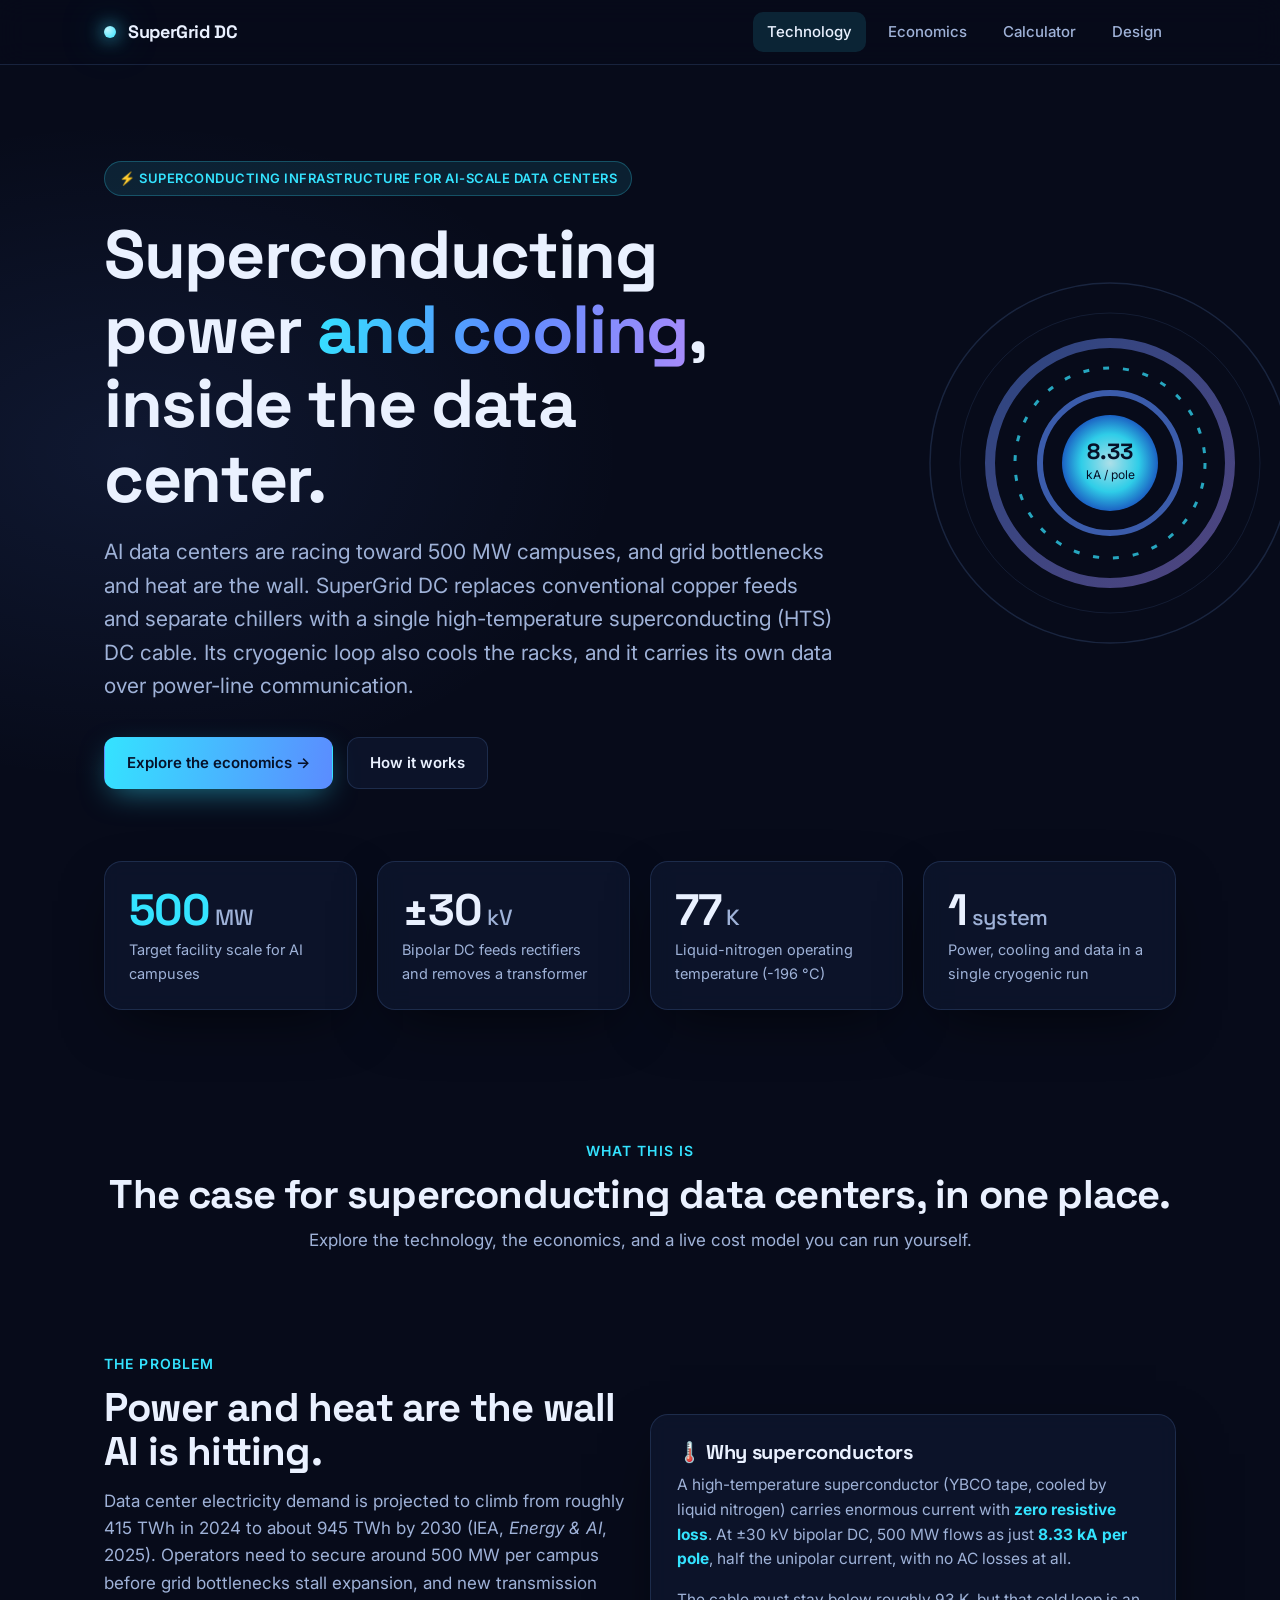
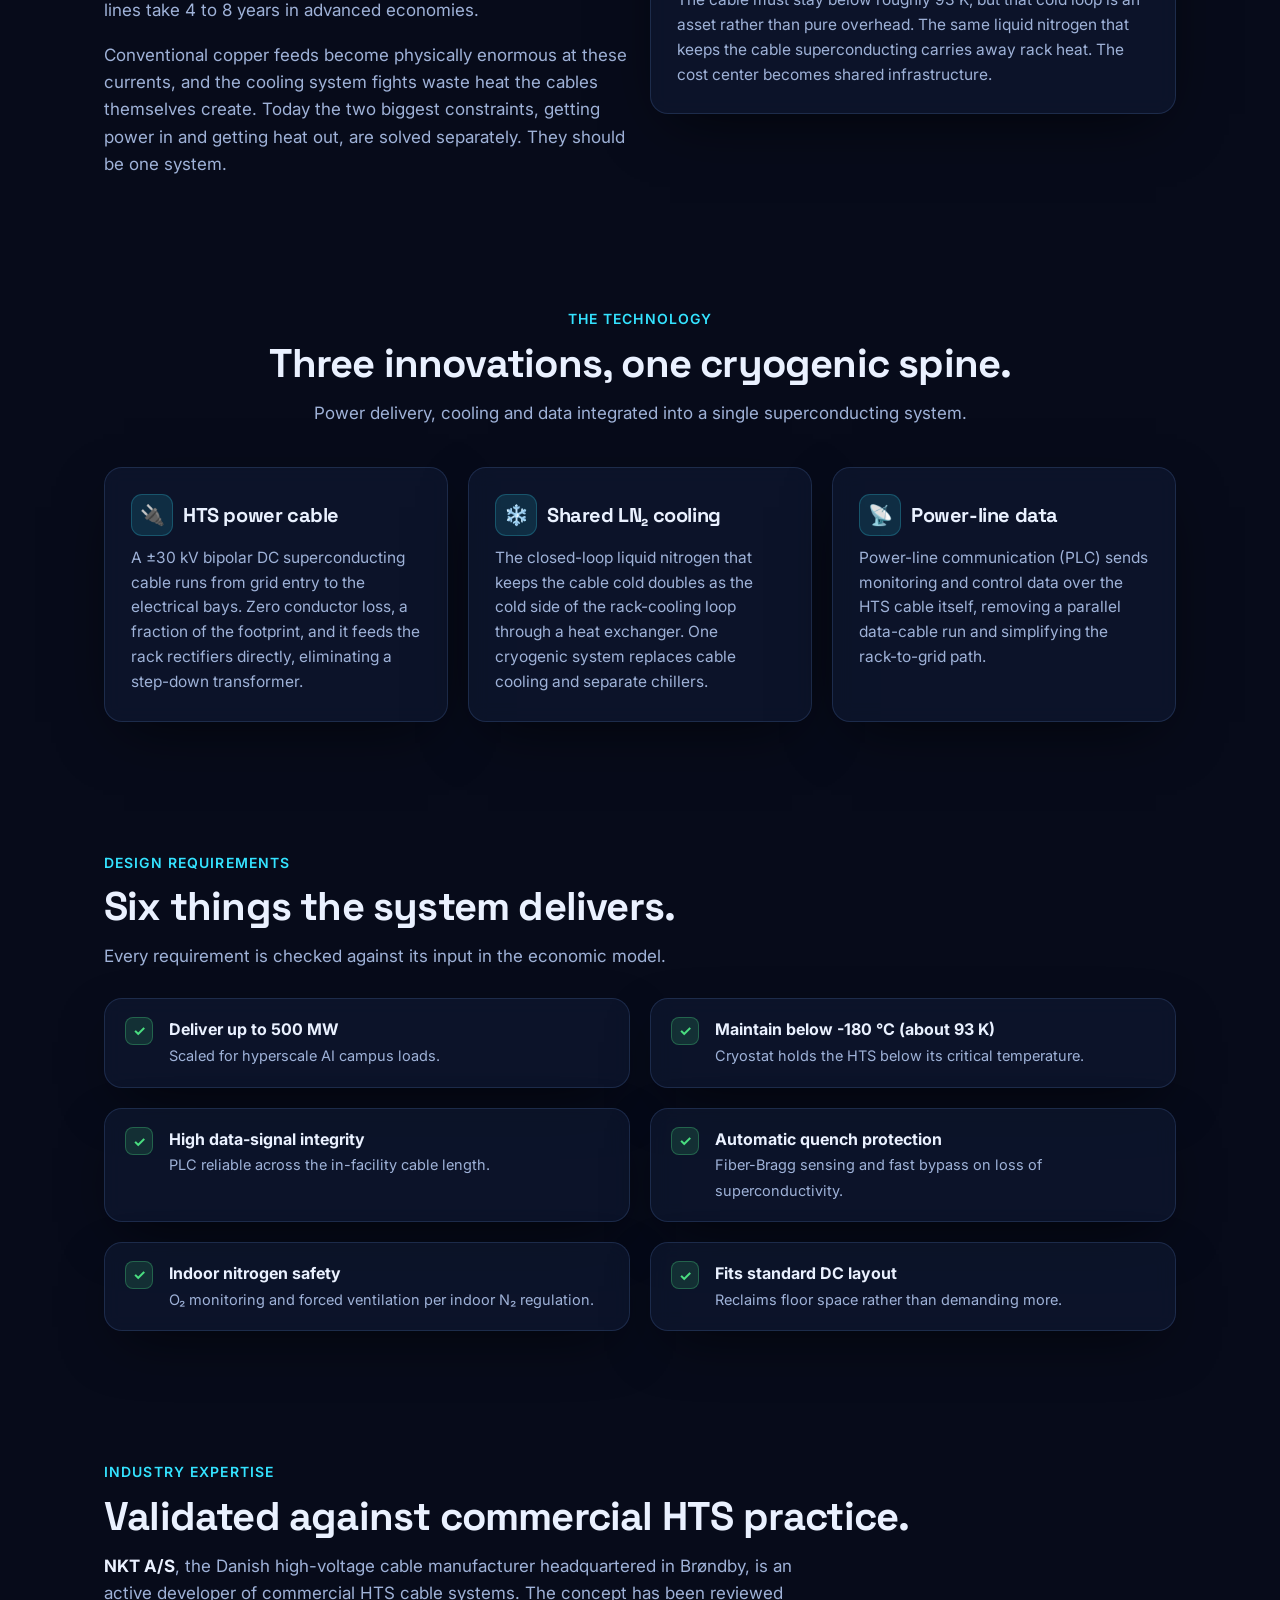
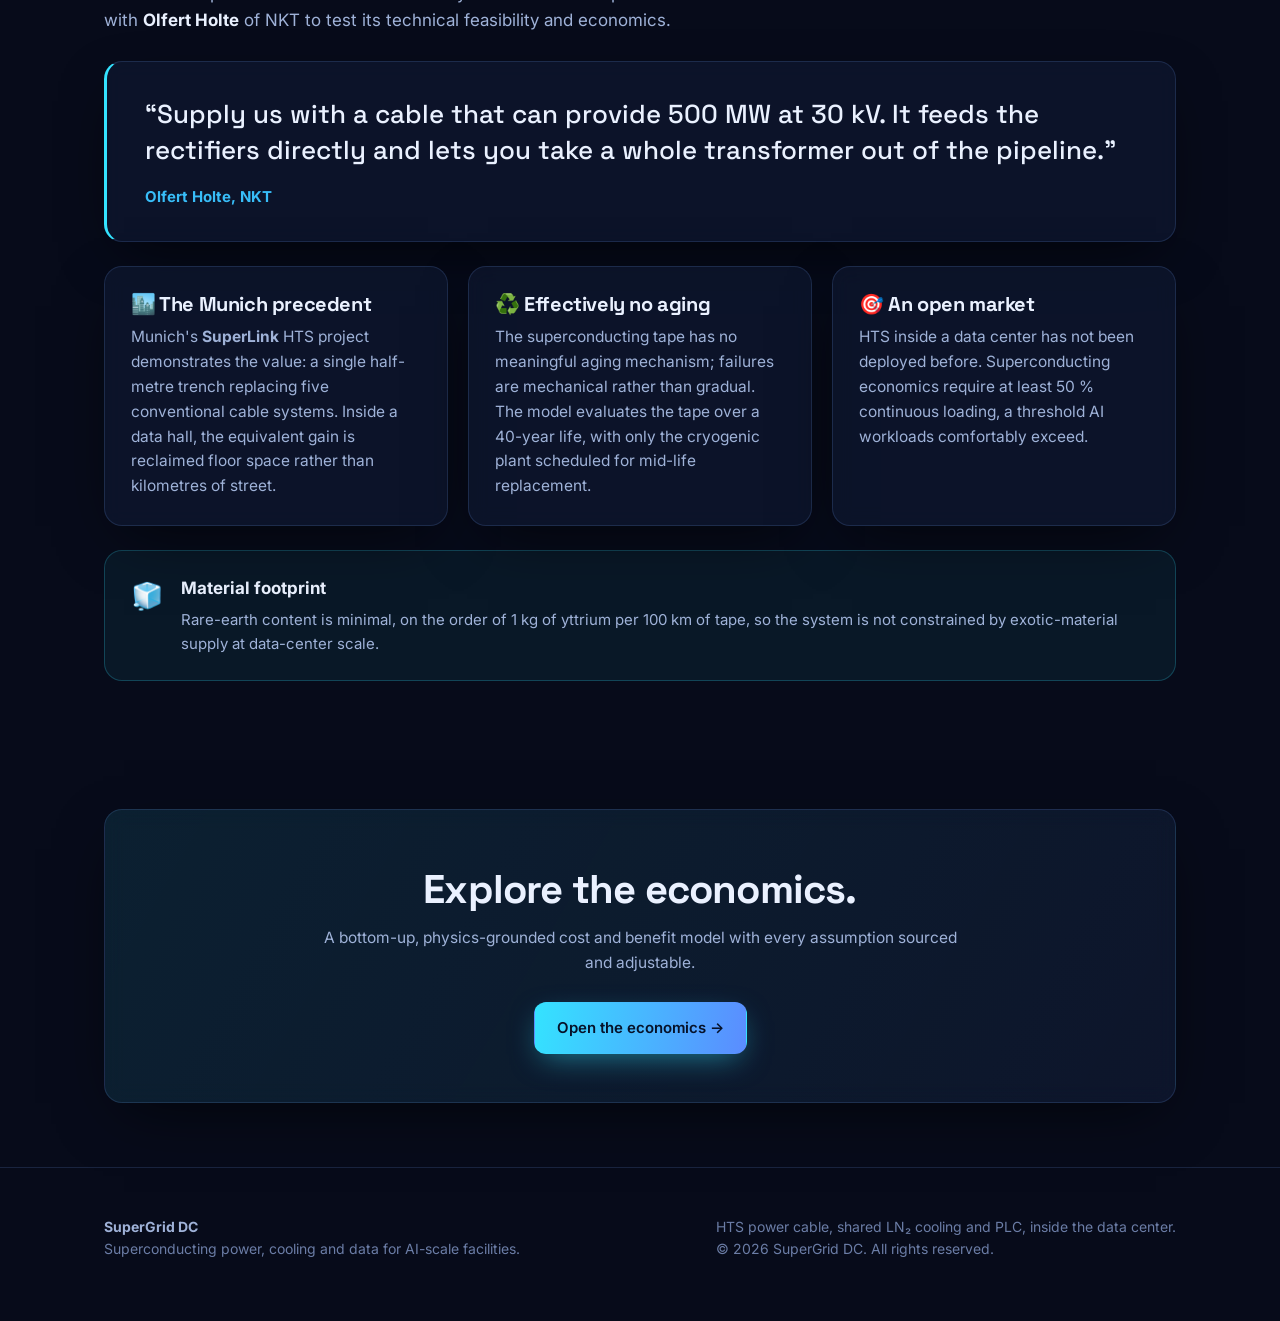
==== index.html @ 8237b886 "Initial SuperGrid DC website" ====
<!DOCTYPE html>
<html lang="en">
<head>
<meta charset="UTF-8">
<meta name="viewport" content="width=device-width, initial-scale=1.0">
<title>SuperGrid DC · Superconducting Power &amp; Cooling for Data Centers</title>
<link rel="preconnect" href="https://fonts.googleapis.com">
<link rel="preconnect" href="https://fonts.gstatic.com" crossorigin>
<link href="https://fonts.googleapis.com/css2?family=Inter:wght@400;500;600;700&family=Space+Grotesk:wght@500;600;700&display=swap" rel="stylesheet">
<link rel="stylesheet" href="styles.css">
</head>
<body>

<!-- NAV -->
<nav class="nav">
  <div class="nav-inner">
    <div class="brand"><span class="dot"></span> SuperGrid&nbsp;DC</div>
    <div class="nav-links">
      <a href="index.html" class="active">Technology</a>
      <a href="financials.html">Economics</a>
      <a href="calculator.html">Calculator</a>
      <a href="design.html">Design</a>
    </div>
  </div>
</nav>

<!-- HERO -->
<header class="hero">
  <div class="wrap">
    <span class="tag">⚡ Superconducting infrastructure for AI-scale data centers</span>
    <h1>Superconducting power <span class="grad">and cooling</span>, inside the data center.</h1>
    <p class="lead">
      AI data centers are racing toward 500&nbsp;MW campuses, and grid bottlenecks and heat are the wall.
      SuperGrid&nbsp;DC replaces conventional copper feeds and separate chillers with a single high-temperature
      superconducting (HTS) DC cable. Its cryogenic loop also cools the racks, and it carries its own data
      over power-line communication.
    </p>
    <div class="hero-cta">
      <a class="btn btn-primary" href="financials.html">Explore the economics →</a>
      <a class="btn btn-ghost" href="#concept">How it works</a>
    </div>
  </div>

  <!-- animated cable cross-section -->
  <svg class="cable-graphic" width="420" height="420" viewBox="0 0 420 420" fill="none">
    <defs>
      <radialGradient id="core" cx="50%" cy="50%" r="50%">
        <stop offset="0%" stop-color="#bff6ff"/><stop offset="60%" stop-color="#34e3ff"/><stop offset="100%" stop-color="#1e6bd6"/>
      </radialGradient>
      <linearGradient id="ring" x1="0" y1="0" x2="1" y2="1">
        <stop offset="0%" stop-color="#5b8cff"/><stop offset="100%" stop-color="#a78bfa"/>
      </linearGradient>
    </defs>
    <circle cx="210" cy="210" r="180" stroke="rgba(120,170,255,0.18)" stroke-width="1.5"/>
    <circle cx="210" cy="210" r="150" stroke="rgba(120,170,255,0.12)" stroke-width="1"/>
    <circle cx="210" cy="210" r="120" stroke="url(#ring)" stroke-width="10" opacity="0.5"/>
    <circle class="flow" cx="210" cy="210" r="95" stroke="#34e3ff" stroke-width="3" opacity="0.8"/>
    <circle cx="210" cy="210" r="70" stroke="#5b8cff" stroke-width="6" opacity="0.7"/>
    <circle cx="210" cy="210" r="48" fill="url(#core)"/>
    <text x="210" y="206" text-anchor="middle" font-family="Space Grotesk" font-size="22" font-weight="700" fill="#06122a">8.33</text>
    <text x="210" y="226" text-anchor="middle" font-family="Inter" font-size="12" fill="#06122a">kA / pole</text>
  </svg>
</header>

<!-- STATS -->
<section style="padding-top:0">
  <div class="wrap">
    <div class="grid grid-4">
      <div class="glass stat reveal"><div class="stat-num stat-cyan">500<small> MW</small></div><div class="stat-label">Target facility scale for AI campuses</div></div>
      <div class="glass stat reveal"><div class="stat-num">±30<small> kV</small></div><div class="stat-label">Bipolar DC feeds rectifiers and removes a transformer</div></div>
      <div class="glass stat reveal"><div class="stat-num">77<small> K</small></div><div class="stat-label">Liquid-nitrogen operating temperature (-196 °C)</div></div>
      <div class="glass stat reveal"><div class="stat-num">1<small> system</small></div><div class="stat-label">Power, cooling and data in a single cryogenic run</div></div>
    </div>
  </div>
</section>

<!-- INTRODUCTION -->
<section id="intro" style="padding-bottom:32px">
  <div class="wrap">
    <div class="reveal" style="text-align:center">
      <span class="eyebrow">What this is</span>
      <h2 class="sec-title" style="margin-bottom:10px">The case for superconducting data centers, in one place.</h2>
      <p class="sec-sub" style="margin:0 auto">
        Explore the technology, the economics, and a live cost model you can run yourself.
      </p>
    </div>
  </div>
</section>

<!-- PROBLEM -->
<section id="problem">
  <div class="wrap">
    <div class="grid grid-2" style="align-items:center">
      <div class="reveal">
        <span class="eyebrow">The problem</span>
        <h2 class="sec-title">Power and heat are the wall AI is hitting.</h2>
        <p class="sec-sub" style="margin-bottom:18px">
          Data center electricity demand is projected to climb from roughly 415&nbsp;TWh in 2024 to about
          945&nbsp;TWh by 2030 (IEA, <em>Energy &amp; AI</em>, 2025). Operators need to secure around 500&nbsp;MW per
          campus before grid bottlenecks stall expansion, and new transmission lines take 4 to 8 years in advanced
          economies.
        </p>
        <p class="sec-sub">
          Conventional copper feeds become physically enormous at these currents, and the cooling system fights
          waste heat the cables themselves create. Today the two biggest constraints, getting power in and getting
          heat out, are solved separately. They should be one system.
        </p>
      </div>
      <div class="glass card reveal">
        <h3>🌡️ Why superconductors</h3>
        <p style="margin-bottom:16px">A high-temperature superconductor (YBCO tape, cooled by liquid nitrogen) carries enormous current with
          <b style="color:var(--cyan)">zero resistive loss</b>. At ±30&nbsp;kV bipolar DC, 500&nbsp;MW flows as just
          <b style="color:var(--cyan)">8.33&nbsp;kA per pole</b>, half the unipolar current, with no AC losses at all.</p>
        <p>The cable must stay below roughly 93&nbsp;K, but that cold loop is an asset rather than pure overhead.
          The same liquid nitrogen that keeps the cable superconducting carries away rack heat. The cost center
          becomes shared infrastructure.</p>
      </div>
    </div>
  </div>
</section>

<!-- CONCEPT -->
<section id="concept">
  <div class="wrap">
    <div class="reveal" style="text-align:center; margin-bottom:40px">
      <span class="eyebrow">The technology</span>
      <h2 class="sec-title">Three innovations, one cryogenic spine.</h2>
      <p class="sec-sub" style="margin:0 auto">Power delivery, cooling and data integrated into a single superconducting system.</p>
    </div>
    <div class="grid grid-3">
      <div class="glass card reveal">
        <h3><span class="ico">🔌</span> HTS power cable</h3>
        <p>A ±30&nbsp;kV bipolar DC superconducting cable runs from grid entry to the electrical bays. Zero conductor
          loss, a fraction of the footprint, and it feeds the rack rectifiers directly, eliminating a step-down transformer.</p>
      </div>
      <div class="glass card reveal">
        <h3><span class="ico">❄️</span> Shared LN₂ cooling</h3>
        <p>The closed-loop liquid nitrogen that keeps the cable cold doubles as the cold side of the rack-cooling loop
          through a heat exchanger. One cryogenic system replaces cable cooling and separate chillers.</p>
      </div>
      <div class="glass card reveal">
        <h3><span class="ico">📡</span> Power-line data</h3>
        <p>Power-line communication (PLC) sends monitoring and control data over the HTS cable itself,
          removing a parallel data-cable run and simplifying the rack-to-grid path.</p>
      </div>
    </div>
  </div>
</section>

<!-- REQUIREMENTS -->
<section id="requirements">
  <div class="wrap">
    <span class="eyebrow">Design requirements</span>
    <h2 class="sec-title">Six things the system delivers.</h2>
    <p class="sec-sub" style="margin-bottom:28px">Every requirement is checked against its input in the economic model.</p>
    <div class="grid grid-2">
      <div class="glass req reveal"><span class="chk">✓</span><div><b>Deliver up to 500 MW</b><br><span>Scaled for hyperscale AI campus loads.</span></div></div>
      <div class="glass req reveal"><span class="chk">✓</span><div><b>Maintain below -180 °C (about 93 K)</b><br><span>Cryostat holds the HTS below its critical temperature.</span></div></div>
      <div class="glass req reveal"><span class="chk">✓</span><div><b>High data-signal integrity</b><br><span>PLC reliable across the in-facility cable length.</span></div></div>
      <div class="glass req reveal"><span class="chk">✓</span><div><b>Automatic quench protection</b><br><span>Fiber-Bragg sensing and fast bypass on loss of superconductivity.</span></div></div>
      <div class="glass req reveal"><span class="chk">✓</span><div><b>Indoor nitrogen safety</b><br><span>O₂ monitoring and forced ventilation per indoor N₂ regulation.</span></div></div>
      <div class="glass req reveal"><span class="chk">✓</span><div><b>Fits standard DC layout</b><br><span>Reclaims floor space rather than demanding more.</span></div></div>
    </div>
  </div>
</section>

<!-- NKT -->
<section id="nkt">
  <div class="wrap">
    <div class="reveal" style="margin-bottom:26px">
      <span class="eyebrow">Industry expertise</span>
      <h2 class="sec-title">Validated against commercial HTS practice.</h2>
      <p class="sec-sub">
        <b style="color:var(--ink)">NKT A/S</b>, the Danish high-voltage cable manufacturer headquartered in Brøndby,
        is an active developer of commercial HTS cable systems. The concept has been reviewed with
        <b style="color:var(--ink)">Olfert Holte</b> of NKT to test its technical feasibility and economics.
      </p>
    </div>

    <div class="glass quote reveal">
      “Supply us with a cable that can provide 500&nbsp;MW at 30&nbsp;kV. It feeds the rectifiers directly and lets you take a whole transformer out of the pipeline.”
      <cite><b>Olfert Holte, NKT</b></cite>
    </div>

    <div class="grid grid-3" style="margin-top:24px">
      <div class="glass card reveal">
        <h3>🏙️ The Munich precedent</h3>
        <p>Munich's <b>SuperLink</b> HTS project demonstrates the value: a single half-metre trench replacing five
          conventional cable systems. Inside a data hall, the equivalent gain is reclaimed floor space rather
          than kilometres of street.</p>
      </div>
      <div class="glass card reveal">
        <h3>♻️ Effectively no aging</h3>
        <p>The superconducting tape has no meaningful aging mechanism; failures are mechanical rather than gradual.
          The model evaluates the tape over a 40-year life, with only the cryogenic plant scheduled for
          mid-life replacement.</p>
      </div>
      <div class="glass card reveal">
        <h3>🎯 An open market</h3>
        <p>HTS inside a data center has not been deployed before. Superconducting economics require at least 50&nbsp;%
          continuous loading, a threshold AI workloads comfortably exceed.</p>
      </div>
    </div>

    <div class="callout cool reveal" style="margin-top:24px">
      <span class="ci">🧊</span>
      <div>
        <h4>Material footprint</h4>
        <p>Rare-earth content is minimal, on the order of 1&nbsp;kg of yttrium per 100&nbsp;km of tape,
          so the system is not constrained by exotic-material supply at data-center scale.</p>
      </div>
    </div>
  </div>
</section>

<!-- CTA -->
<section>
  <div class="wrap">
    <div class="glass card reveal" style="text-align:center; padding:48px 30px;
      background:linear-gradient(120deg, rgba(52,227,255,0.10), rgba(91,140,255,0.08));">
      <h2 class="sec-title">Explore the economics.</h2>
      <p class="sec-sub" style="margin:0 auto 26px">
        A bottom-up, physics-grounded cost and benefit model with every assumption sourced and adjustable.
      </p>
      <a class="btn btn-primary" href="financials.html">Open the economics →</a>
    </div>
  </div>
</section>

<footer>
  <div class="wrap footer-grid">
    <div><b>SuperGrid DC</b><br>Superconducting power, cooling and data for AI-scale facilities.</div>
    <div>HTS power cable, shared LN₂ cooling and PLC, inside the data center.<br>
      © 2026 SuperGrid DC. All rights reserved.</div>
  </div>
</footer>

<script>
  const obs = new IntersectionObserver((entries) => {
    entries.forEach((e, i) => { if (e.isIntersecting) { setTimeout(()=>e.target.classList.add('in'), (i%4)*70); obs.unobserve(e.target);} });
  }, { threshold: 0.12 });
  document.querySelectorAll('.reveal').forEach(el => obs.observe(el));
</script>
</body>
</html>
---- styles.css ----
/* ============================================================
   HTS Data Center — project site
   Cryogenic theme: deep navy, electric cyan, frost glass
   ============================================================ */

:root {
  --bg:        #070b1a;
  --bg-2:      #0b1228;
  --panel:     rgba(18, 28, 56, 0.55);
  --panel-2:   rgba(13, 21, 44, 0.7);
  --border:    rgba(120, 170, 255, 0.16);
  --ink:       #eaf1ff;
  --ink-dim:   #9fb2d8;
  --ink-faint: #6b7da6;
  --cyan:      #34e3ff;
  --cyan-2:    #38bdf8;
  --blue:      #5b8cff;
  --violet:    #a78bfa;
  --warm:      #ffd66b;
  --good:      #4ade80;
  --bad:       #fb7185;
  --maxw:      1120px;
  --radius:    18px;
  --shadow:    0 20px 60px -20px rgba(0, 0, 0, 0.7);
}

* { box-sizing: border-box; margin: 0; padding: 0; }

html { scroll-behavior: smooth; }

body {
  font-family: 'Inter', -apple-system, BlinkMacSystemFont, 'Segoe UI', sans-serif;
  background:
    radial-gradient(1200px 700px at 75% -10%, rgba(52, 227, 255, 0.10), transparent 60%),
    radial-gradient(900px 600px at 10% 10%, rgba(91, 140, 255, 0.10), transparent 55%),
    var(--bg);
  color: var(--ink);
  line-height: 1.6;
  -webkit-font-smoothing: antialiased;
  overflow-x: hidden;
}

h1, h2, h3, .brand, .stat-num {
  font-family: 'Space Grotesk', 'Inter', sans-serif;
  letter-spacing: -0.02em;
  line-height: 1.1;
}

a { color: var(--cyan-2); text-decoration: none; }
a:hover { color: var(--cyan); }

.wrap { max-width: var(--maxw); margin: 0 auto; padding: 0 24px; }

/* ---------- Nav ---------- */
.nav {
  position: sticky; top: 0; z-index: 50;
  backdrop-filter: blur(14px);
  background: rgba(7, 11, 26, 0.72);
  border-bottom: 1px solid var(--border);
}
.nav-inner {
  display: flex; align-items: center; justify-content: space-between;
  height: 64px; max-width: var(--maxw); margin: 0 auto; padding: 0 24px;
}
.brand { display: flex; align-items: center; gap: 12px; font-weight: 700; font-size: 18px; color: var(--ink); }
.brand .dot {
  width: 12px; height: 12px; border-radius: 50%;
  background: radial-gradient(circle at 30% 30%, #bff6ff, var(--cyan));
  box-shadow: 0 0 18px var(--cyan), 0 0 40px rgba(52,227,255,0.5);
  animation: pulse 2.4s ease-in-out infinite;
}
@keyframes pulse { 0%,100%{transform:scale(1);opacity:1} 50%{transform:scale(1.25);opacity:.7} }
.nav-links { display: flex; gap: 8px; align-items: center; }
.nav-links a {
  color: var(--ink-dim); font-weight: 500; font-size: 15px;
  padding: 8px 14px; border-radius: 10px; transition: all .2s;
}
.nav-links a:hover { color: var(--ink); background: rgba(120,170,255,0.08); }
.nav-links a.active { color: var(--ink); background: rgba(52,227,255,0.12); }

/* ---------- Hero ---------- */
.hero { position: relative; padding: 96px 0 72px; overflow: hidden; }
.tag {
  display: inline-flex; align-items: center; gap: 8px;
  font-size: 13px; font-weight: 600; letter-spacing: .04em; text-transform: uppercase;
  color: var(--cyan); background: rgba(52,227,255,0.10);
  border: 1px solid rgba(52,227,255,0.25); padding: 6px 14px; border-radius: 999px;
}
.hero h1 { font-size: clamp(38px, 6vw, 68px); font-weight: 700; margin: 22px 0 18px; max-width: 16ch; }
.grad {
  background: linear-gradient(100deg, var(--cyan) 0%, var(--blue) 50%, var(--violet) 100%);
  -webkit-background-clip: text; background-clip: text; color: transparent;
}
.hero p.lead { font-size: clamp(17px, 2vw, 21px); color: var(--ink-dim); max-width: 56ch; }
.hero-cta { display: flex; gap: 14px; margin-top: 34px; flex-wrap: wrap; }
.btn {
  display: inline-flex; align-items: center; gap: 10px;
  font-weight: 600; font-size: 15px; padding: 13px 22px; border-radius: 12px;
  border: 1px solid transparent; cursor: pointer; transition: all .2s;
}
.btn-primary {
  background: linear-gradient(100deg, var(--cyan), var(--blue));
  color: #06122a; box-shadow: 0 10px 30px -8px rgba(52,227,255,0.5);
}
.btn-primary:hover { transform: translateY(-2px); color: #06122a; box-shadow: 0 16px 40px -8px rgba(52,227,255,0.65); }
.btn-ghost { background: var(--panel); color: var(--ink); border-color: var(--border); }
.btn-ghost:hover { border-color: rgba(120,170,255,0.4); color: var(--ink); }

/* flowing-current cable graphic */
.cable-graphic { position: absolute; right: -40px; top: 50%; transform: translateY(-50%); opacity: .9; pointer-events: none; }
@media (max-width: 900px) { .cable-graphic { display: none; } }
.flow { stroke-dasharray: 6 14; animation: dash 1.4s linear infinite; }
@keyframes dash { to { stroke-dashoffset: -40; } }

/* ---------- Sections ---------- */
section { padding: 64px 0; }
.eyebrow { color: var(--cyan); font-weight: 600; font-size: 14px; letter-spacing: .08em; text-transform: uppercase; }
.sec-title { font-size: clamp(28px, 4vw, 40px); font-weight: 700; margin: 10px 0 14px; }
.sec-sub { color: var(--ink-dim); max-width: 64ch; font-size: 17px; }

/* ---------- Cards / glass ---------- */
.glass {
  background: var(--panel); border: 1px solid var(--border);
  border-radius: var(--radius); backdrop-filter: blur(10px);
  box-shadow: var(--shadow);
}
.grid { display: grid; gap: 20px; }
.grid-2 { grid-template-columns: repeat(2, 1fr); }
.grid-3 { grid-template-columns: repeat(3, 1fr); }
.grid-4 { grid-template-columns: repeat(4, 1fr); }
@media (max-width: 860px) { .grid-3, .grid-4, .grid-2 { grid-template-columns: 1fr; } }

.card { padding: 26px; }
.card h3 { font-size: 20px; margin-bottom: 10px; display: flex; align-items: center; gap: 10px; }
.card p { color: var(--ink-dim); font-size: 15.5px; }
.card .ico {
  width: 42px; height: 42px; border-radius: 11px; flex: none;
  display: grid; place-items: center; font-size: 20px;
  background: rgba(52,227,255,0.12); border: 1px solid rgba(52,227,255,0.22);
}

/* ---------- Stats ---------- */
.stat { padding: 24px; text-align: left; }
.stat-num { font-size: clamp(30px, 4vw, 44px); font-weight: 700; color: var(--ink); }
.stat-num small { font-size: 0.5em; color: var(--ink-dim); font-weight: 500; }
.stat-label { color: var(--ink-dim); font-size: 14.5px; margin-top: 4px; }
.stat-cyan { color: var(--cyan); }

/* ---------- Requirements list ---------- */
.req { display: flex; gap: 16px; padding: 18px 20px; align-items: flex-start; }
.req .chk {
  flex: none; width: 28px; height: 28px; border-radius: 8px; display: grid; place-items: center;
  background: rgba(74,222,128,0.14); color: var(--good); border: 1px solid rgba(74,222,128,0.3);
  font-weight: 700;
}
.req b { color: var(--ink); }
.req span { color: var(--ink-dim); font-size: 14.5px; }

/* ---------- Quote ---------- */
.quote {
  padding: 34px 38px; border-left: 3px solid var(--cyan);
  font-size: clamp(19px, 2.4vw, 26px); font-family: 'Space Grotesk', sans-serif;
  color: var(--ink); font-weight: 500; line-height: 1.4;
}
.quote cite { display: block; margin-top: 18px; font-size: 15px; color: var(--ink-dim); font-style: normal; font-family: 'Inter'; }
.quote cite b { color: var(--cyan-2); }

/* ---------- Tables ---------- */
.table-wrap { overflow-x: auto; border-radius: var(--radius); }
table { width: 100%; border-collapse: collapse; font-size: 15px; }
thead th {
  text-align: left; padding: 15px 18px; color: var(--ink-dim);
  font-weight: 600; font-size: 13px; text-transform: uppercase; letter-spacing: .05em;
  border-bottom: 1px solid var(--border); background: var(--panel-2);
}
tbody td { padding: 15px 18px; border-bottom: 1px solid rgba(120,170,255,0.08); color: var(--ink-dim); }
tbody tr:hover { background: rgba(120,170,255,0.04); }
tbody td:first-child { color: var(--ink); font-weight: 500; }
.num { font-variant-numeric: tabular-nums; text-align: right; font-family: 'Space Grotesk'; }
.pos { color: var(--good); font-weight: 600; }
.neg { color: var(--bad); font-weight: 600; }
.hl { color: var(--cyan); font-weight: 700; }

/* ---------- Bars ---------- */
.bar-row { display: grid; grid-template-columns: 200px 1fr 90px; gap: 14px; align-items: center; padding: 9px 0; }
@media (max-width:680px){ .bar-row{ grid-template-columns: 120px 1fr 70px; } }
.bar-row .lbl { color: var(--ink-dim); font-size: 14px; }
.bar-track { height: 14px; background: rgba(120,170,255,0.08); border-radius: 999px; overflow: hidden; }
.bar-fill { height: 100%; border-radius: 999px; background: linear-gradient(90deg, var(--cyan), var(--blue)); }
.bar-fill.warm { background: linear-gradient(90deg, var(--warm), #ff9d54); }
.bar-fill.muted { background: linear-gradient(90deg, #43507a, #5b6aa0); }
.bar-row .val { text-align: right; font-family:'Space Grotesk'; font-weight: 600; color: var(--ink); font-size: 14px; }

/* ---------- Callout ---------- */
.callout {
  display: flex; gap: 18px; padding: 24px 26px; border-radius: var(--radius);
  background: rgba(255, 214, 107, 0.07); border: 1px solid rgba(255, 214, 107, 0.25);
}
.callout.cool { background: rgba(52,227,255,0.06); border-color: rgba(52,227,255,0.22); }
.callout .ci { font-size: 26px; flex: none; }
.callout h4 { font-size: 17px; margin-bottom: 6px; color: var(--ink); }
.callout p { color: var(--ink-dim); font-size: 15px; }

/* ---------- Footer ---------- */
footer { border-top: 1px solid var(--border); padding: 48px 0 60px; color: var(--ink-faint); font-size: 14px; }
.footer-grid { display: flex; justify-content: space-between; gap: 30px; flex-wrap: wrap; }
footer b { color: var(--ink-dim); }

/* ---------- pill ---------- */
.pill { display:inline-block; font-size:12.5px; padding:4px 11px; border-radius:999px; font-weight:600; }
.pill-good { background: rgba(74,222,128,0.14); color: var(--good); }
.pill-warn { background: rgba(255,214,107,0.14); color: var(--warm); }
.pill-blue { background: rgba(91,140,255,0.16); color: var(--blue); }

.reveal { opacity: 0; transform: translateY(22px); transition: opacity .7s ease, transform .7s ease; }
.reveal.in { opacity: 1; transform: none; }

/* ============================================================
   Interactive calculator
   ============================================================ */
.calc-grid { display: grid; grid-template-columns: 380px 1fr; gap: 28px; align-items: start; }
@media (max-width: 940px) { .calc-grid { grid-template-columns: 1fr; } }

.controls { padding: 26px; position: sticky; top: 84px; }
@media (max-width: 940px) { .controls { position: static; } }
.controls h3 { font-size: 18px; margin-bottom: 4px; }
.controls .hint { color: var(--ink-faint); font-size: 13px; margin-bottom: 20px; }

.ctrl { margin-bottom: 20px; }
.ctrl-head { display: flex; justify-content: space-between; align-items: baseline; margin-bottom: 8px; }
.ctrl-head label { font-size: 14px; color: var(--ink-dim); font-weight: 500; }
.ctrl-head .v { font-family: 'Space Grotesk'; font-weight: 600; color: var(--cyan); font-size: 15px; }

input[type=range] {
  -webkit-appearance: none; appearance: none; width: 100%; height: 6px; border-radius: 999px;
  background: rgba(120,170,255,0.14); outline: none; cursor: pointer;
}
input[type=range]::-webkit-slider-thumb {
  -webkit-appearance: none; appearance: none; width: 20px; height: 20px; border-radius: 50%;
  background: radial-gradient(circle at 30% 30%, #d6fbff, var(--cyan));
  box-shadow: 0 0 0 4px rgba(52,227,255,0.18), 0 4px 12px rgba(0,0,0,0.5); transition: transform .1s;
}
input[type=range]::-webkit-slider-thumb:hover { transform: scale(1.15); }
input[type=range]::-moz-range-thumb {
  width: 20px; height: 20px; border: none; border-radius: 50%;
  background: radial-gradient(circle at 30% 30%, #d6fbff, var(--cyan));
  box-shadow: 0 0 0 4px rgba(52,227,255,0.18);
}

/* segmented toggle */
.seg { display: flex; background: rgba(120,170,255,0.08); border-radius: 11px; padding: 4px; gap: 4px; }
.seg button {
  flex: 1; padding: 9px 8px; border: none; border-radius: 8px; background: transparent;
  color: var(--ink-dim); font-weight: 600; font-size: 13.5px; cursor: pointer;
  font-family: 'Inter'; transition: all .15s;
}
.seg button.on { background: linear-gradient(100deg, var(--cyan), var(--blue)); color: #06122a; }

.switch-row { display: flex; align-items: center; justify-content: space-between; padding: 12px 0; border-top: 1px solid var(--border); }
.switch-row .lbl { font-size: 14px; color: var(--ink-dim); }
.switch-row .lbl b { color: var(--ink); }
.toggle {
  position: relative; width: 48px; height: 27px; border-radius: 999px;
  background: rgba(120,170,255,0.16); cursor: pointer; transition: background .2s; flex: none;
}
.toggle.on { background: linear-gradient(100deg, var(--cyan), var(--blue)); }
.toggle .knob {
  position: absolute; top: 3px; left: 3px; width: 21px; height: 21px; border-radius: 50%;
  background: #fff; transition: transform .2s; box-shadow: 0 2px 6px rgba(0,0,0,0.4);
}
.toggle.on .knob { transform: translateX(21px); }

/* result cards */
.res-grid { display: grid; grid-template-columns: repeat(3, 1fr); gap: 16px; }
@media (max-width: 680px) { .res-grid { grid-template-columns: 1fr 1fr; } }
.res { padding: 20px; }
.res .rl { color: var(--ink-dim); font-size: 13px; margin-bottom: 6px; }
.res .rv { font-family: 'Space Grotesk'; font-weight: 700; font-size: 26px; color: var(--ink); line-height: 1.05; }
.res .rv small { font-size: 0.55em; color: var(--ink-dim); font-weight: 500; }
.res .rsub { font-size: 12px; color: var(--ink-faint); margin-top: 5px; }

.npv-hero { padding: 28px; text-align: center; background: linear-gradient(120deg, rgba(52,227,255,0.10), rgba(91,140,255,0.07)); }
.npv-hero .rv { font-size: clamp(40px, 7vw, 60px); }
.flash { animation: flash .5s ease; }
@keyframes flash { 0%{ background-color: rgba(52,227,255,0.18);} 100%{ background-color: transparent;} }

.split-bar { display: flex; height: 40px; border-radius: 11px; overflow: hidden; background: rgba(120,170,255,0.08); }
.split-bar .seg-hts { background: linear-gradient(90deg, var(--cyan), var(--blue)); }
.split-bar .seg-cool { background: linear-gradient(90deg, var(--warm), #ff9d54); }
.split-bar div { display: grid; place-items: center; font-size: 12px; font-weight: 700; color: #06122a; transition: width .35s ease; min-width: 0; overflow: hidden; white-space: nowrap; }

.legend { display: flex; gap: 20px; margin-top: 12px; font-size: 13px; color: var(--ink-dim); flex-wrap: wrap; }
.legend i { display: inline-block; width: 12px; height: 12px; border-radius: 3px; margin-right: 7px; vertical-align: middle; }
.req-mini { display: flex; align-items: center; gap: 10px; padding: 10px 14px; font-size: 13.5px; }
.req-mini .dot2 { width: 9px; height: 9px; border-radius: 50%; flex: none; }
.req-mini .dot2.ok { background: var(--good); box-shadow: 0 0 8px var(--good); }
.req-mini .dot2.no { background: var(--bad); box-shadow: 0 0 8px var(--bad); }
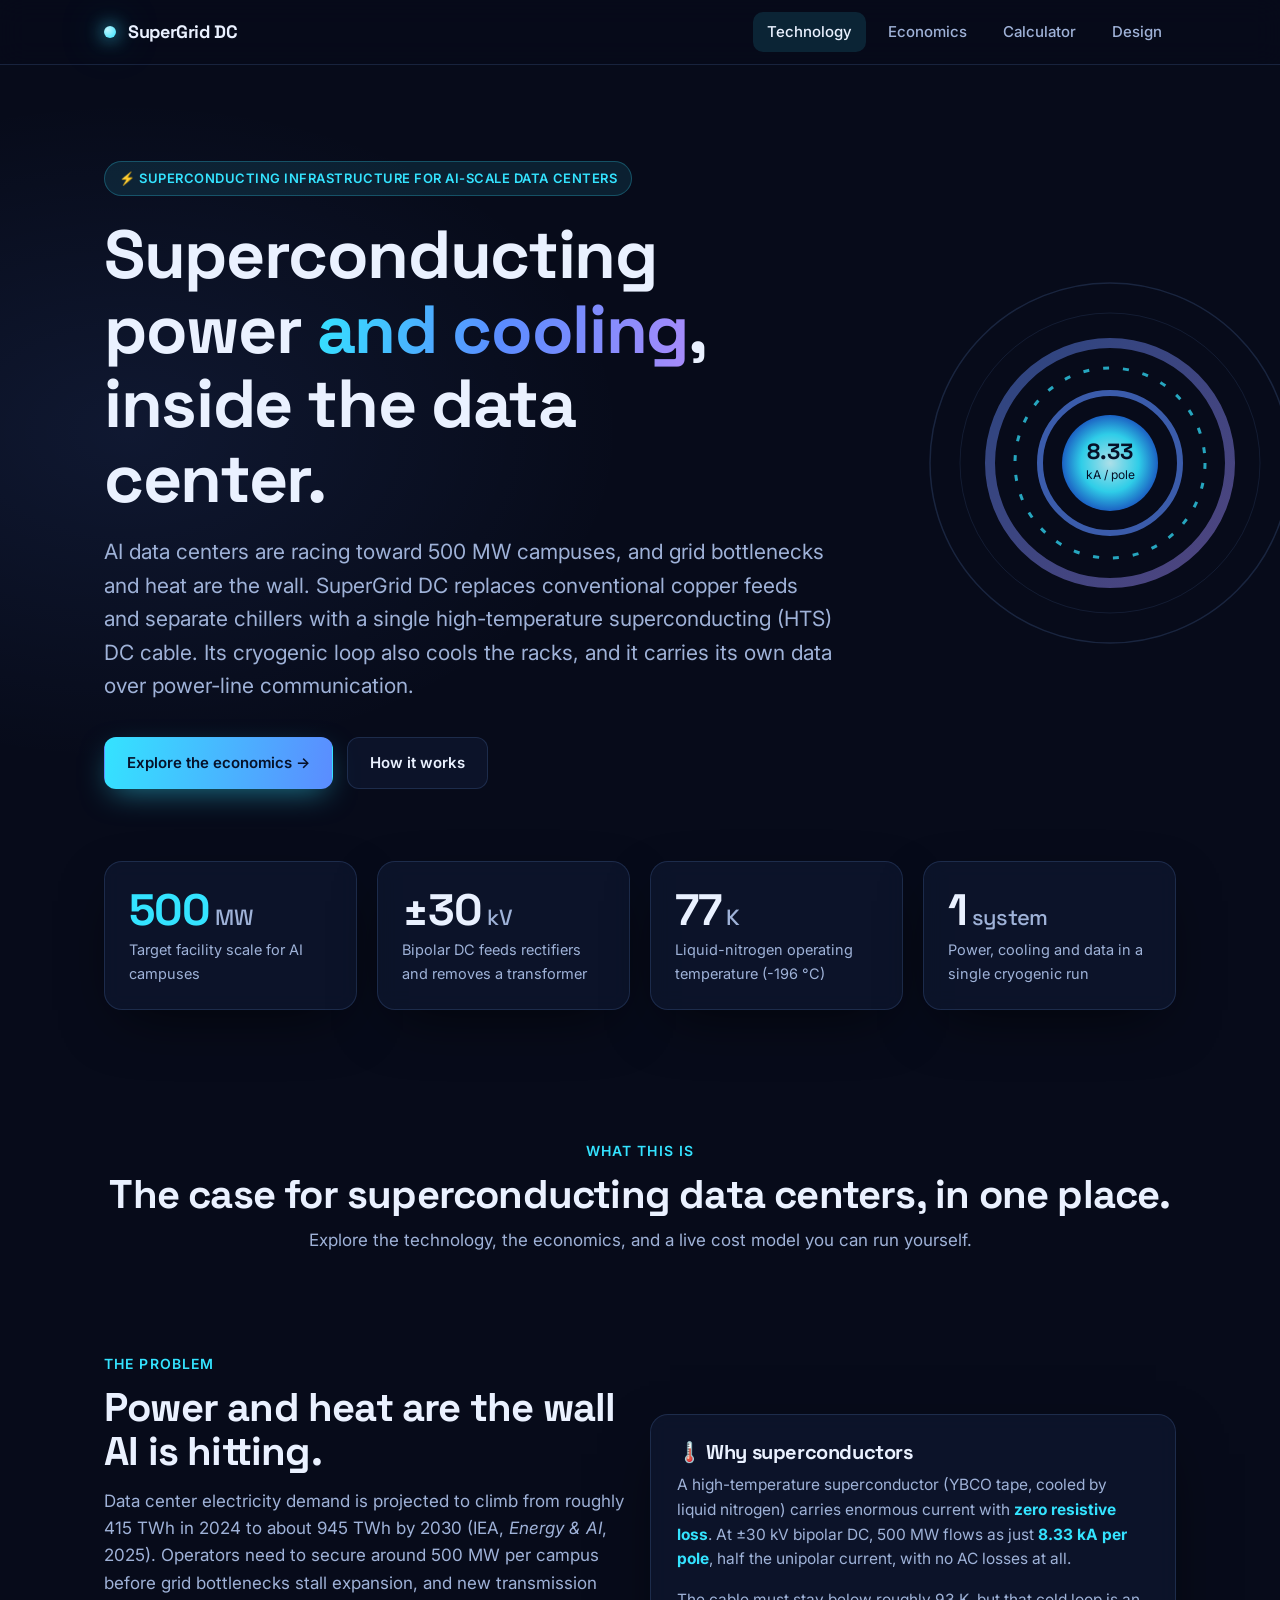
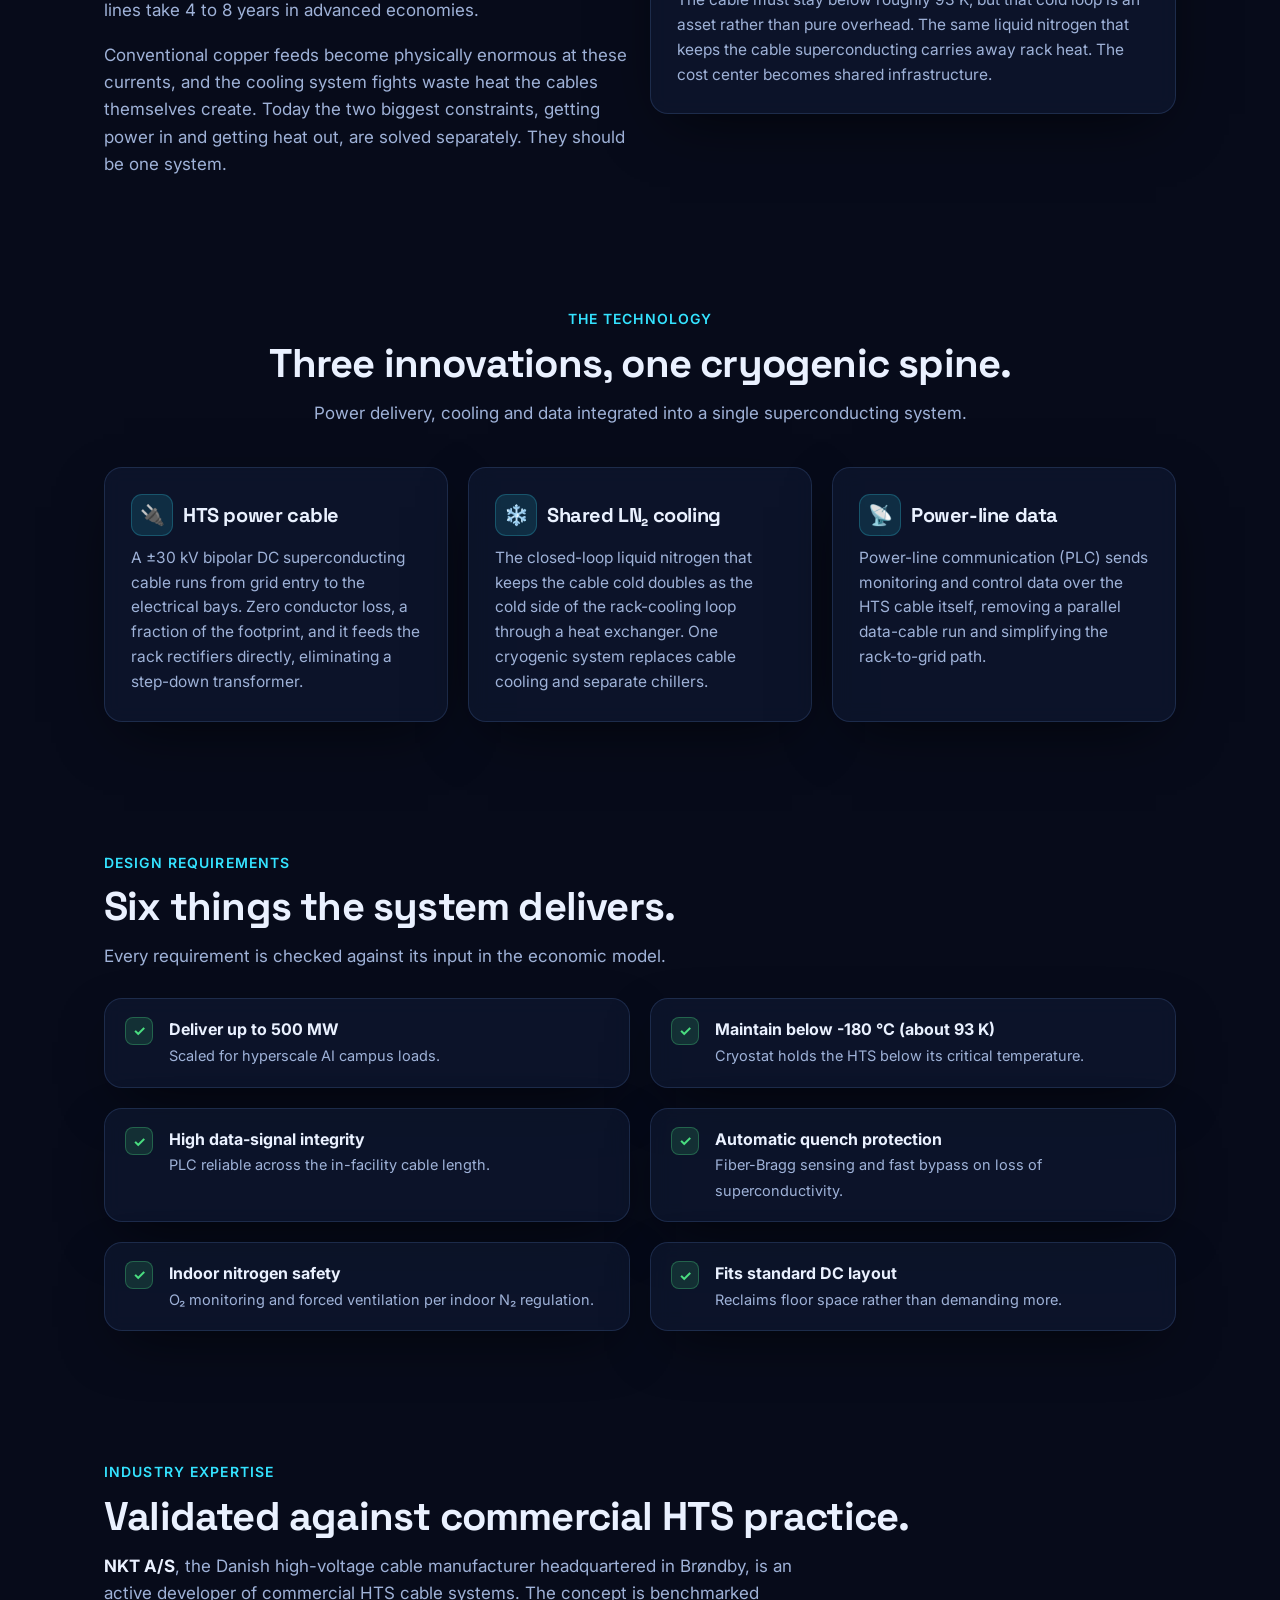
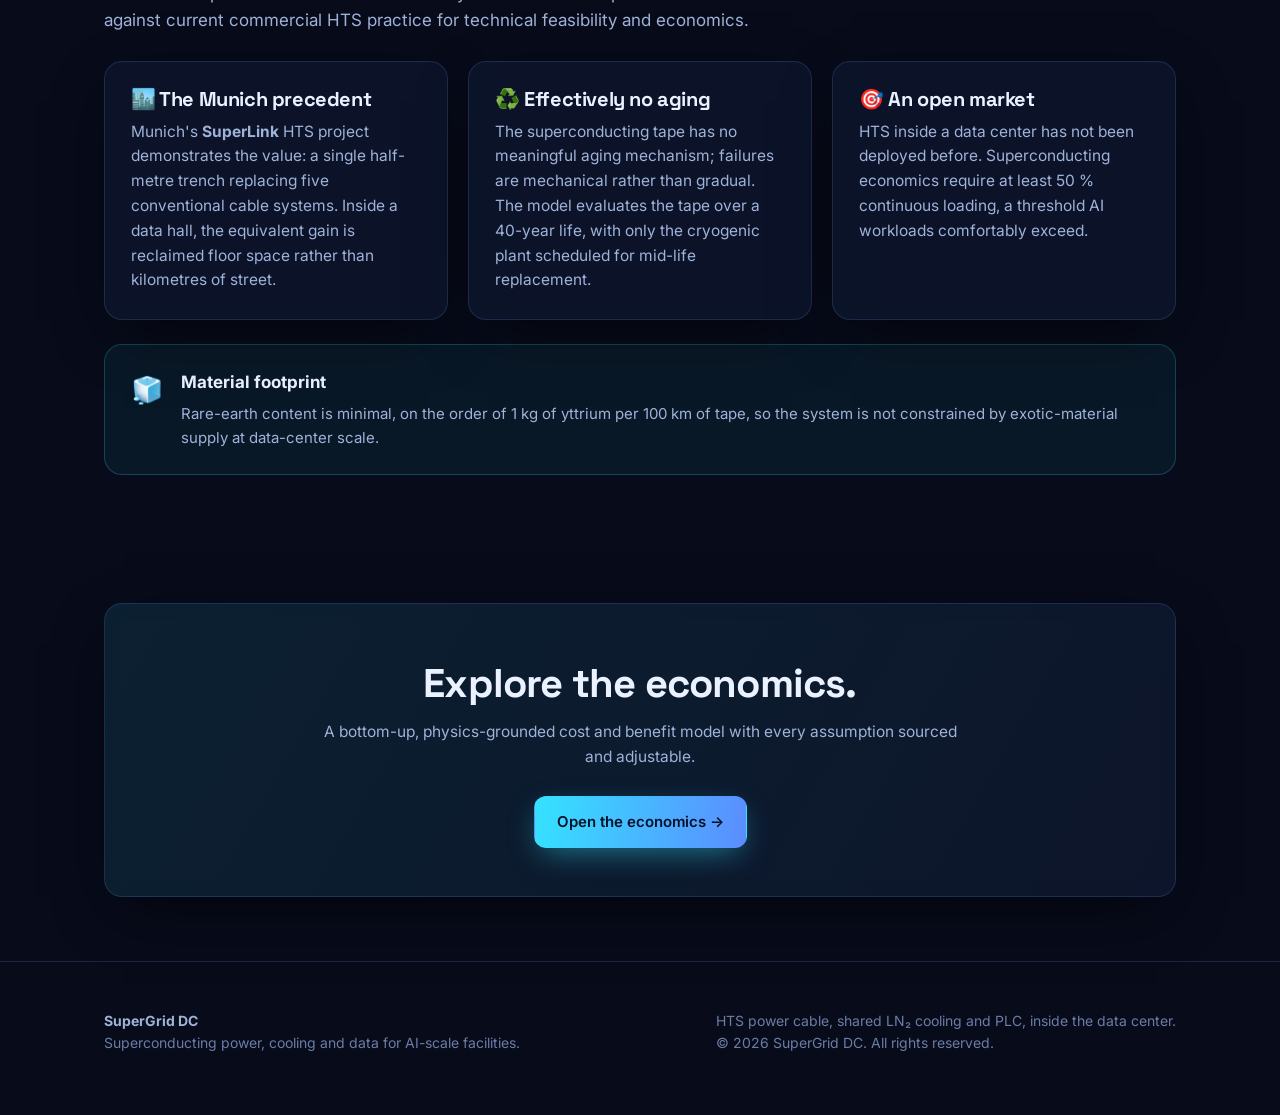
==== commit a5b9a592: "Update website 3" ====
--- a/index.html
+++ b/index.html
@@ -172,17 +172,12 @@
       <h2 class="sec-title">Validated against commercial HTS practice.</h2>
       <p class="sec-sub">
         <b style="color:var(--ink)">NKT A/S</b>, the Danish high-voltage cable manufacturer headquartered in Brøndby,
-        is an active developer of commercial HTS cable systems. The concept has been reviewed with
-        <b style="color:var(--ink)">Olfert Holte</b> of NKT to test its technical feasibility and economics.
+        is an active developer of commercial HTS cable systems. The concept is benchmarked against current
+        commercial HTS practice for technical feasibility and economics.
       </p>
     </div>
 
-    <div class="glass quote reveal">
-      “Supply us with a cable that can provide 500&nbsp;MW at 30&nbsp;kV. It feeds the rectifiers directly and lets you take a whole transformer out of the pipeline.”
-      <cite><b>Olfert Holte, NKT</b></cite>
-    </div>
-
-    <div class="grid grid-3" style="margin-top:24px">
+    <div class="grid grid-3">
       <div class="glass card reveal">
         <h3>🏙️ The Munich precedent</h3>
         <p>Munich's <b>SuperLink</b> HTS project demonstrates the value: a single half-metre trench replacing five
